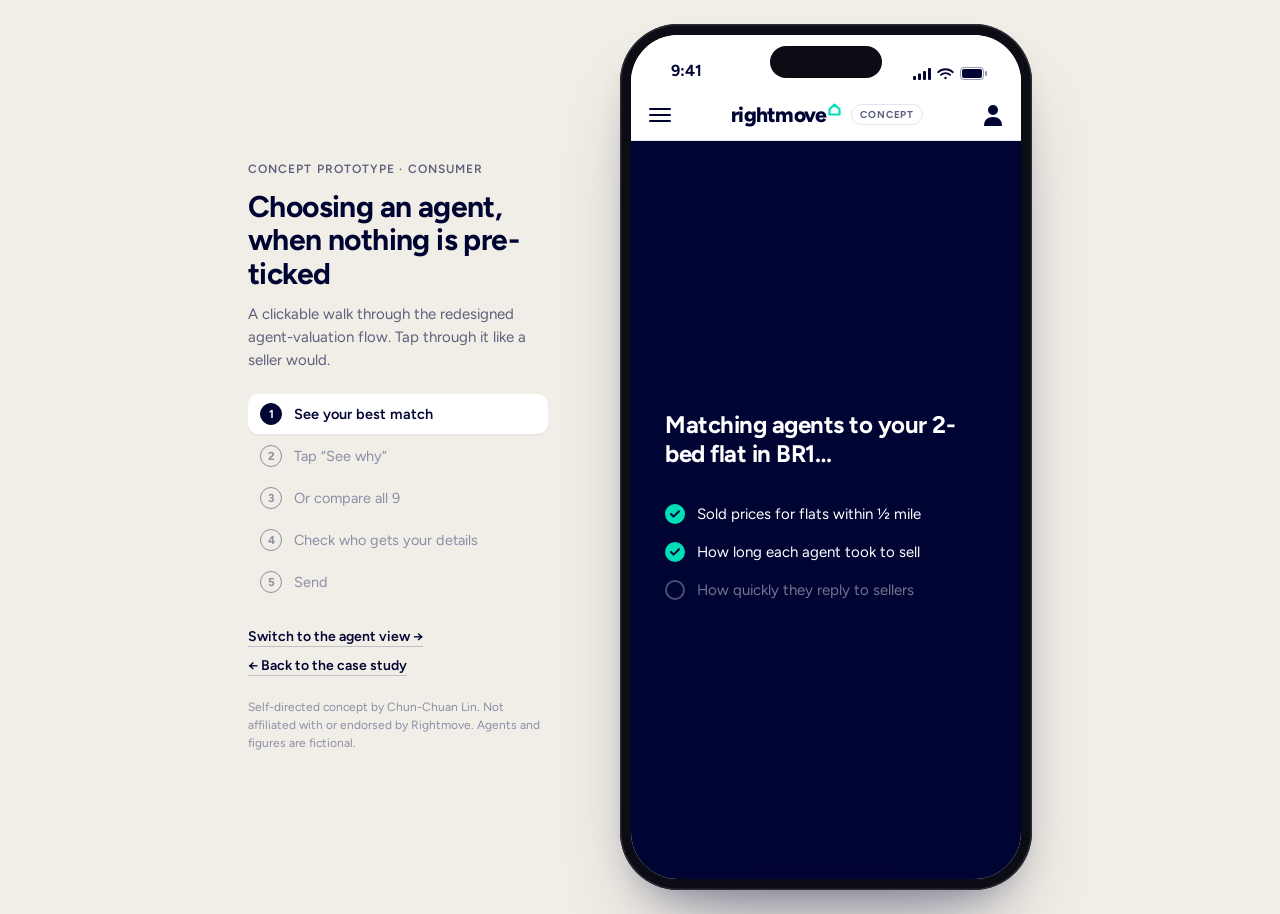
==== prototype/rightmove/index.html @ 01beffe1 "Rebuild Rightmove Partners case study around a clickable two-sided prototype Add coded seller and ag" ====
<!doctype html>
<html lang="en">
<head>
<meta charset="utf-8">
<meta name="viewport" content="width=device-width,initial-scale=1,viewport-fit=cover">
<meta name="robots" content="noindex,nofollow">
<title>Choosing an agent — concept prototype · Chun-Chuan Lin</title>
<link rel="preconnect" href="https://fonts.googleapis.com">
<link rel="preconnect" href="https://fonts.gstatic.com" crossorigin>
<link href="https://fonts.googleapis.com/css2?family=Figtree:wght@400;500;600;700;800&display=swap" rel="stylesheet">
<style>
:root{
  --navy:#000433; --navy-2:#1b2057; --mint:#00deb6; --mint-ink:#00806a; --mint-soft:#e2faf4;
  --bg:#f4f4f5; --card:#fff; --ink:#000433; --muted:#5d607c; --faint:#8b8ea6; --line:#e4e5ec;
  --tag:#eeeef4; --warn:#b4532f;
  --font:"Figtree",-apple-system,BlinkMacSystemFont,"Segoe UI",Arial,sans-serif;
  --ease:cubic-bezier(.2,.8,.2,1);
}
*{box-sizing:border-box;-webkit-tap-highlight-color:transparent}
html,body{height:100%}
body{margin:0;font-family:var(--font);color:var(--ink);background:#f1eee7;-webkit-font-smoothing:antialiased}
button{font:inherit;color:inherit;background:none;border:0;padding:0;cursor:pointer}
b,strong{font-weight:700}

/* ---------- stage (desktop) ---------- */
.stage{min-height:100%;display:flex;align-items:center;justify-content:center;gap:72px;padding:24px}
.note{width:300px;flex:none}
.note .eyebrow{font-size:12px;letter-spacing:.09em;text-transform:uppercase;color:var(--muted);font-weight:600}
.note h1{font-size:30px;line-height:1.12;margin:14px 0 12px;letter-spacing:-.02em}
.note p{font-size:15px;line-height:1.55;color:var(--muted);margin:0 0 22px}
.note ol{list-style:none;margin:0 0 26px;padding:0;display:flex;flex-direction:column;gap:2px}
.note li{display:flex;gap:12px;align-items:center;font-size:14.5px;color:var(--faint);padding:9px 12px;border-radius:10px;transition:background .3s,color .3s}
.note li i{font-style:normal;width:22px;height:22px;border-radius:50%;border:1.5px solid currentColor;display:grid;place-items:center;font-size:11.5px;font-weight:700;flex:none}
.note li.on{background:#fff;color:var(--ink);font-weight:600;box-shadow:0 1px 2px rgba(0,4,51,.06)}
.note li.on i{background:var(--navy);border-color:var(--navy);color:#fff}
.note li.done{color:var(--muted)}
.note li.done i{background:var(--mint);border-color:var(--mint);color:var(--navy)}
.note .links{display:flex;flex-direction:column;gap:10px;font-size:14px;font-weight:600}
.note .links a{color:var(--ink);text-decoration:none;border-bottom:1.5px solid rgba(0,4,51,.2);align-self:flex-start;padding-bottom:1px}
.note .links a:hover{border-color:var(--ink)}
.note .fine{font-size:12px;color:var(--faint);margin:22px 0 0;line-height:1.5;text-align:left}

.device{position:relative;flex:none;width:412px;height:866px;border-radius:58px;background:#0c0c14;padding:11px;
  box-shadow:0 0 0 1.5px #2b2b36 inset,0 50px 90px -40px rgba(0,4,51,.45),0 18px 36px -18px rgba(0,4,51,.3);transform-origin:center}
.island{pointer-events:none;position:absolute;top:22px;left:50%;transform:translateX(-50%);width:112px;height:32px;border-radius:20px;background:#0c0c14;z-index:30}
.screen{position:relative;width:390px;height:844px;border-radius:47px;overflow:hidden;overflow:clip;background:var(--bg);display:flex;flex-direction:column}
.statusbar{height:54px;flex:none;background:#fff;display:flex;align-items:flex-end;justify-content:space-between;padding:0 34px 9px 40px;font-weight:700;font-size:16px;letter-spacing:-.01em;z-index:5}
.statusbar .ic{display:flex;gap:6px;align-items:center}
.homebar{position:absolute;bottom:8px;left:50%;transform:translateX(-50%);width:134px;height:5px;border-radius:3px;background:var(--navy);opacity:.9;z-index:40;pointer-events:none}

/* ---------- app shell ---------- */
.topbar{height:52px;flex:none;background:#fff;display:flex;align-items:center;justify-content:space-between;padding:0 18px;border-bottom:1px solid var(--line);z-index:4}
.wordmark{display:flex;align-items:flex-start;gap:2px;font-weight:800;font-size:21px;letter-spacing:-.035em}
.wordmark svg{margin-top:1px}
.concept-pill{font-size:10px;font-weight:700;letter-spacing:.08em;text-transform:uppercase;color:var(--muted);border:1px solid var(--line);border-radius:20px;padding:3px 8px;margin-left:8px;align-self:center}
.views{position:relative;flex:1;min-height:0;overflow:hidden;overflow:clip}
.view{position:absolute;inset:0;overflow-y:auto;overscroll-behavior:contain;padding-bottom:28px;
  transform:translateX(100%);opacity:0;pointer-events:none;transition:transform .42s var(--ease),opacity .3s;scrollbar-width:none}
.view::-webkit-scrollbar{display:none}
.view.active{transform:none;opacity:1;pointer-events:auto}
.view.left{transform:translateX(-28%);opacity:0}

/* progress */
.steps{display:flex;gap:6px;margin-bottom:8px}
.steps span{flex:1;height:4px;border-radius:2px;background:rgba(255,255,255,.22)}
.steps span.on{background:var(--mint)}
.steps.light span{background:#dcdde6}
.steps.light span.on{background:var(--navy)}
.stepline{display:flex;justify-content:space-between;font-size:12.5px;font-weight:600;opacity:.8}

/* match view */
.hero{background:var(--navy);color:#fff;padding:18px 20px 76px;border-radius:0 0 26px 26px}
.hero h2{font-size:27px;line-height:1.12;letter-spacing:-.02em;margin:20px 0 10px;font-weight:700}
.hero h2 em{font-style:normal;color:var(--mint)}
.hero p{margin:0;font-size:14.5px;line-height:1.5;color:rgba(255,255,255,.78)}
.hero p b{color:#fff}
.basis{display:flex;gap:6px;flex-wrap:wrap;margin-top:14px}
.basis span{font-size:12px;font-weight:600;background:rgba(255,255,255,.1);border:1px solid rgba(255,255,255,.16);border-radius:20px;padding:5px 10px;display:flex;align-items:center;gap:5px}

.card{background:var(--card);border-radius:18px;margin:0 16px;box-shadow:0 1px 2px rgba(0,4,51,.05),0 10px 26px -14px rgba(0,4,51,.22)}
.match{margin-top:-58px;position:relative;overflow:hidden}
.match-tag{position:absolute;top:0;left:18px;background:var(--mint);color:var(--navy);font-size:11px;font-weight:800;letter-spacing:.07em;text-transform:uppercase;padding:5px 10px;border-radius:0 0 8px 8px}
.ahead{display:flex;align-items:center;gap:12px;padding:38px 18px 14px}
.tile{width:48px;height:48px;border-radius:12px;display:grid;place-items:center;color:#fff;font-weight:800;font-size:15px;letter-spacing:-.02em;flex:none}
.tile.serif{font-family:Georgia,"Times New Roman",serif;font-weight:700}
.tile.sm{width:40px;height:40px;border-radius:10px;font-size:13px}
.ahead .who{flex:1;min-width:0}
.ahead .who b{display:block;font-size:19px;letter-spacing:-.015em;line-height:1.2}
.ahead .who small{font-size:13px;color:var(--muted)}
.ring{position:relative;width:54px;height:54px;flex:none;display:grid;place-items:center;border-radius:50%}
.ring svg{position:absolute;inset:0;transform:rotate(-90deg)}
.ring b{font-size:18px;font-weight:800;letter-spacing:-.02em;position:relative}
.ring.sm{width:40px;height:40px}.ring.sm b{font-size:14px}
.ring.lg{width:84px;height:84px}.ring.lg b{font-size:29px}

.map{position:relative;margin:0 18px;border-radius:12px;overflow:hidden;height:148px;background:#eef0f3}
.map svg{display:block;width:100%;height:100%}
.map .cap{position:absolute;left:8px;bottom:8px;background:#fff;border-radius:8px;padding:6px 9px;font-size:12px;font-weight:600;box-shadow:0 2px 8px rgba(0,4,51,.14);display:flex;align-items:center;gap:6px}
.map .cap i{width:8px;height:8px;border-radius:50%;background:var(--navy);box-shadow:0 0 0 2px #fff,0 0 0 3px var(--navy)}
.pulse{animation:pulse 2.2s ease-out infinite;transform-origin:163px 76px}
@keyframes pulse{0%{transform:scale(.6);opacity:.7}100%{transform:scale(2.3);opacity:0}}

.trio{display:grid;grid-template-columns:repeat(3,1fr);padding:14px 10px 4px}
.trio div{padding:0 8px;border-left:1px solid var(--line)}
.trio div:first-child{border-left:0}
.trio b{display:block;font-size:21px;letter-spacing:-.02em;font-weight:800}
.trio b small{font-size:12.5px;font-weight:700;margin-left:2px}
.trio span{display:block;font-size:11.5px;line-height:1.3;color:var(--muted);margin-top:2px}
.actions{display:flex;gap:10px;padding:14px 18px 18px}
.btn{height:50px;border-radius:12px;font-weight:700;font-size:15.5px;display:flex;align-items:center;justify-content:center;gap:8px;padding:0 18px;transition:background .2s,transform .15s,box-shadow .2s,color .2s}
.btn:active{transform:scale(.98)}
.btn.primary{background:var(--mint);color:var(--navy);flex:1}
.btn.ghost{box-shadow:0 0 0 1.5px var(--navy) inset}
.btn.chosen{background:var(--navy);color:#fff}
.btn[disabled]{background:#e4e5ec;color:#9b9db3;cursor:default}

.sponsored{margin-top:14px;padding:14px 16px 16px;box-shadow:0 0 0 1px var(--line) inset}
.sp-label{display:flex;align-items:center;gap:8px;font-size:12px;color:var(--muted);margin-bottom:12px}
.sp-tag{font-size:10.5px;font-weight:800;letter-spacing:.08em;text-transform:uppercase;color:var(--ink);background:var(--tag);border-radius:5px;padding:3px 7px;flex:none}
.sp-row{display:flex;align-items:center;gap:12px}
.sp-row .who{flex:1;min-width:0}
.sp-row .who b{display:block;font-size:16px;letter-spacing:-.01em}
.sp-row .who small{font-size:12.5px;color:var(--muted)}
.pick{width:30px;height:30px;border-radius:8px;box-shadow:0 0 0 2px var(--navy) inset;display:grid;place-items:center;flex:none;transition:background .18s}
.pick svg{opacity:0;transform:scale(.5);transition:.2s var(--ease)}
.pick[aria-pressed="true"]{background:var(--navy)}
.pick[aria-pressed="true"] svg{opacity:1;transform:none}

.linkrow{display:flex;align-items:center;justify-content:space-between;width:calc(100% - 32px);margin:14px 16px 0;padding:16px 18px;background:#fff;border-radius:14px;font-weight:700;font-size:15px;box-shadow:0 0 0 1px var(--line) inset}
.linkrow small{display:block;font-weight:500;font-size:12.5px;color:var(--muted);margin-top:2px;text-align:left}
.fine{font-size:11.5px;color:var(--faint);text-align:center;margin:18px 28px 0;line-height:1.5}

/* loading */
.loading{position:absolute;inset:0;background:var(--navy);color:#fff;z-index:3;display:flex;flex-direction:column;justify-content:center;padding:0 34px;transition:opacity .5s,visibility .5s}
.loading.gone{opacity:0;visibility:hidden}
.loading h3{font-size:24px;line-height:1.2;letter-spacing:-.02em;margin:0 0 26px}
.loading li{list-style:none;display:flex;align-items:center;gap:12px;font-size:15px;padding:9px 0;color:rgba(255,255,255,.45);transition:color .3s}
.loading ul{margin:0;padding:0}
.loading li i{width:20px;height:20px;border-radius:50%;border:2px solid rgba(255,255,255,.3);display:grid;place-items:center;flex:none;transition:.3s}
.loading li i svg{opacity:0}
.loading li.ok{color:#fff}
.loading li.ok i{background:var(--mint);border-color:var(--mint)}
.loading li.ok i svg{opacity:1}

/* compare view */
.pad{padding:16px 16px 0}
.back{display:inline-flex;align-items:center;gap:4px;font-size:14px;font-weight:600;color:var(--muted);padding:4px 0}
.pad h2{font-size:25px;letter-spacing:-.02em;margin:10px 0 4px;line-height:1.15}
.pad .sub{font-size:13.5px;color:var(--muted);margin:0}
.chips{display:flex;gap:8px;overflow-x:auto;padding:14px 16px 12px;scrollbar-width:none}
.chips::-webkit-scrollbar{display:none}
.chip{flex:none;height:36px;padding:0 14px;border-radius:20px;font-size:13.5px;font-weight:600;background:#fff;box-shadow:0 0 0 1px var(--line) inset;transition:.2s}
.chip.on{background:var(--navy);color:#fff;box-shadow:none}
.list{margin:0 16px;background:#fff;border-radius:16px;overflow:hidden;box-shadow:0 1px 2px rgba(0,4,51,.05)}
.row{display:grid;grid-template-columns:20px 40px 1fr auto auto;column-gap:10px;align-items:center;padding:13px 14px;border-top:1px solid var(--line);position:relative;background:#fff;cursor:pointer}
.row:first-child{border-top:0}
.row .rank{font-size:13px;font-weight:700;color:var(--faint);text-align:center}
.row .name b{display:block;font-size:15.5px;letter-spacing:-.01em;line-height:1.25}
.row .name small{font-size:12px;color:var(--muted)}
.row .metrics{grid-column:3 / -1;display:flex;gap:6px;margin-top:8px;flex-wrap:wrap}
.row .metrics span{font-size:11.5px;color:var(--muted);background:var(--bg);border-radius:6px;padding:3px 7px;white-space:nowrap;transition:.25s}
.row .metrics span.hot{background:var(--mint-soft);color:var(--mint-ink);font-weight:700}
.row.sp{background:#fafafc}
.row.sp .rank{font-size:9.5px;letter-spacing:.04em;text-transform:uppercase;color:var(--ink);font-weight:800}
.row .spnote{grid-column:3 / -1;font-size:11.5px;color:var(--muted);margin-top:6px}
.row .spnote b{color:var(--ink)}
.row.sel::before{content:"";position:absolute;left:0;top:0;bottom:0;width:3px;background:var(--mint)}

/* dock */
.dock{flex:none;background:#fff;border-top:1px solid var(--line);padding:11px 16px 26px;z-index:6;transition:transform .35s var(--ease)}
.dock.hide{transform:translateY(110%);position:absolute;bottom:0;left:0;right:0}
.dock .status{display:flex;align-items:center;gap:8px;font-size:12.5px;color:var(--muted);margin-bottom:9px;min-height:22px}
.dock .stack{display:flex}
.dock .stack .tile{width:22px;height:22px;border-radius:6px;font-size:0;margin-left:-5px;box-shadow:0 0 0 2px #fff}
.dock .stack .tile:first-child{margin-left:0}
.dock .btn{width:100%}

/* sheet */
.scrim{position:absolute;inset:0;background:rgba(0,4,51,.45);opacity:0;pointer-events:none;transition:opacity .3s;z-index:10}
.scrim.on{opacity:1;pointer-events:auto}
.sheet{position:absolute;left:0;right:0;bottom:0;max-height:88%;background:#fff;border-radius:24px 24px 0 0;z-index:11;transform:translateY(105%);visibility:hidden;transition:transform .45s var(--ease),visibility 0s .45s;overflow-y:auto;padding:10px 20px 34px;scrollbar-width:none}
.sheet::-webkit-scrollbar{display:none}
.sheet.on{transform:none;visibility:visible;transition:transform .45s var(--ease),visibility 0s}
.grab{width:38px;height:4px;border-radius:2px;background:#d5d6e0;margin:0 auto 16px}
.sh-head{display:flex;align-items:center;gap:14px}
.sh-head .who{flex:1}
.sh-head .who small{font-size:12px;font-weight:700;letter-spacing:.07em;text-transform:uppercase;color:var(--muted)}
.sh-head .who b{display:block;font-size:22px;letter-spacing:-.02em;line-height:1.2;margin-top:2px}
.sh-basis{font-size:13.5px;line-height:1.5;color:var(--muted);margin:14px 0 18px;padding:11px 13px;background:var(--bg);border-radius:10px}
.sh-basis b{color:var(--ink)}
.part{padding:13px 0;border-top:1px solid var(--line)}
.part .top{display:flex;justify-content:space-between;align-items:baseline;font-size:15px;font-weight:700}
.part .top span{font-size:13px;font-weight:700;color:var(--muted)}
.part .top span b{color:var(--ink);font-size:15px}
.part .bar{height:6px;border-radius:3px;background:var(--line);margin:9px 0 7px;overflow:hidden}
.part .bar i{display:block;height:100%;border-radius:3px;background:var(--mint);width:0;transition:width .8s var(--ease) .15s}
.part p{margin:0;font-size:13px;color:var(--muted);line-height:1.45}
.never{border-top:1px solid var(--line);padding-top:14px;margin-top:2px}
.never h4{margin:0 0 9px;font-size:12px;letter-spacing:.07em;text-transform:uppercase;color:var(--muted)}
.never div{display:flex;gap:7px;flex-wrap:wrap}
.never span{font-size:12.5px;font-weight:600;color:var(--muted);box-shadow:0 0 0 1px var(--line) inset;border-radius:20px;padding:5px 10px;display:flex;align-items:center;gap:6px}
.src{font-size:12px;color:var(--faint);line-height:1.5;margin:14px 0 16px}
.sheet .btn{width:100%}

/* details */
.sendto{margin:16px 16px 0;padding:14px 16px;background:#fff;border-radius:16px;box-shadow:0 0 0 1px var(--line) inset}
.sendto h4{margin:0 0 10px;font-size:12px;letter-spacing:.07em;text-transform:uppercase;color:var(--muted);display:flex;justify-content:space-between}
.sendto h4 button{font-size:13px;font-weight:700;text-transform:none;letter-spacing:0;color:var(--ink);text-decoration:underline;text-underline-offset:3px}
.sendto .a{display:flex;align-items:center;gap:10px;padding:6px 0;font-size:15px;font-weight:700}
.sendto .a small{margin-left:auto;font-weight:500;font-size:12.5px;color:var(--muted)}
.form{margin:14px 16px 0}
.field{margin-bottom:12px}
.field label{display:block;font-size:13px;font-weight:600;margin-bottom:6px}
.field .in{height:50px;border-radius:10px;background:#fff;box-shadow:0 0 0 1.5px #c9cbd9 inset;display:flex;align-items:center;padding:0 14px;font-size:15.5px}
.two{display:grid;grid-template-columns:1fr 1fr;gap:10px}
.seg{display:flex;gap:8px}
.seg button{flex:1;height:44px;border-radius:10px;font-size:14px;font-weight:600;background:#fff;box-shadow:0 0 0 1.5px #c9cbd9 inset;transition:.2s}
.seg button.on{background:var(--navy);color:#fff;box-shadow:none}
.consent{margin:6px 16px 0;padding:14px 14px 14px 46px;position:relative;background:var(--mint-soft);border-radius:14px;font-size:13.5px;line-height:1.5}
.consent svg{position:absolute;left:14px;top:15px}
.consent b{display:block;margin-bottom:2px}
.consent span{color:#27566a}

/* sent */
.sent{padding:38px 22px 0;text-align:center}
.tick{width:76px;height:76px;border-radius:50%;background:var(--mint);margin:0 auto 20px;display:grid;place-items:center;transform:scale(.4);opacity:0;transition:.5s var(--ease) .15s}
.view.active .tick{transform:none;opacity:1}
.tick path{stroke-dasharray:40;stroke-dashoffset:40;transition:stroke-dashoffset .45s ease .5s}
.view.active .tick path{stroke-dashoffset:0}
.sent h2{font-size:26px;letter-spacing:-.02em;line-height:1.15;margin:0 0 8px}
.sent > p{font-size:14.5px;color:var(--muted);margin:0 0 20px;line-height:1.5}
.box{background:#fff;border-radius:16px;text-align:left;padding:6px 16px;box-shadow:0 0 0 1px var(--line) inset}
.box .a{display:flex;align-items:center;gap:12px;padding:11px 0;border-top:1px solid var(--line)}
.box .a:first-child{border-top:0}
.box .a b{display:block;font-size:15.5px}
.box .a small{font-size:12.5px;color:var(--muted)}
.box .a em{margin-left:auto;font-style:normal;font-size:11.5px;font-weight:700;color:var(--mint-ink);background:var(--mint-soft);border-radius:20px;padding:4px 9px;white-space:nowrap}
.notsent{margin-top:12px;font-size:13.5px;line-height:1.5;text-align:left;padding:13px 14px;border-radius:14px;background:var(--navy);color:rgba(255,255,255,.8)}
.notsent b{color:#fff}
.next{text-align:left;margin-top:20px}
.next h4{font-size:12px;letter-spacing:.07em;text-transform:uppercase;color:var(--muted);margin:0 0 12px}
.next ol{list-style:none;margin:0;padding:0}
.next li{position:relative;padding:0 0 16px 28px;font-size:14px;line-height:1.45;color:var(--muted)}
.next li b{display:block;color:var(--ink);font-size:14.5px}
.next li::before{content:"";position:absolute;left:5px;top:5px;width:9px;height:9px;border-radius:50%;background:#fff;box-shadow:0 0 0 2px var(--navy)}
.next li:first-child::before{background:var(--navy)}
.next li::after{content:"";position:absolute;left:9px;top:18px;bottom:-2px;width:1.5px;background:#cfd0dc}
.next li:last-child::after{display:none}
.restart{margin:6px auto 0;font-size:14px;font-weight:700;text-decoration:underline;text-underline-offset:3px;padding:10px}

.toast{position:absolute;left:16px;right:16px;bottom:118px;background:var(--navy);color:#fff;font-size:13.5px;line-height:1.4;padding:12px 14px;border-radius:12px;z-index:9;opacity:0;transform:translateY(10px);pointer-events:none;transition:.3s var(--ease)}
.toast.on{opacity:1;transform:none}

/* tap ripple (demo recording + touch feedback) */
.tap{position:fixed;width:44px;height:44px;margin:-22px 0 0 -22px;border-radius:50%;background:rgba(0,4,51,.22);box-shadow:0 0 0 2px rgba(255,255,255,.7);pointer-events:none;z-index:99;animation:tap .55s ease-out forwards}
@keyframes tap{0%{transform:scale(.5);opacity:1}100%{transform:scale(1.25);opacity:0}}

/* ---------- real phones: drop the frame ---------- */
@media (max-width:760px){
  body{background:var(--bg)}
  .stage{display:block;padding:0;height:100%}
  .note,.island,.statusbar,.homebar{display:none}
  .device{width:100%;height:100%;border-radius:0;padding:0;box-shadow:none;background:none;transform:none!important}
  .screen{width:100%;height:100%;border-radius:0}
  .dock{padding-bottom:max(16px,env(safe-area-inset-bottom))}
}
/* ---------- simplified layer ---------- */
.hero{padding-bottom:72px}
.hero h2{margin:14px 0 8px}
.map{height:122px}
.card.match{margin-top:-58px}
.hero p{font-size:15px}
.ahead{padding:34px 18px 12px}
.ahead .who small{font-size:13.5px}
.why{list-style:none;margin:0;padding:14px 18px 2px;display:flex;flex-direction:column;gap:11px}
.why li{display:flex;align-items:center;gap:11px;font-size:16px}
.why svg{flex:none}
.scorerow{display:flex;justify-content:space-between;align-items:center;width:calc(100% - 36px);margin:11px 18px 0;padding:11px 0 0;border-top:1px solid var(--line);font-size:14.5px;color:var(--muted)}
.scorerow b{color:var(--ink);font-size:18px;font-weight:800;margin-left:5px}
.scorerow small{font-size:12.5px}
.scorerow .see{display:flex;align-items:center;gap:7px;font-weight:700;color:var(--ink)}
.actions{padding:12px 18px 16px}
.card.sponsored{display:flex;align-items:center;gap:12px;width:calc(100% - 32px);text-align:left;margin:10px 16px 0;padding:11px 16px;box-shadow:0 0 0 1px var(--line) inset;color:var(--muted)}
.card.sponsored .who{flex:1;min-width:0;color:var(--ink)}
.card.sponsored .who b{display:block;font-size:15.5px}
.card.sponsored .who small,.row .name small{display:flex;align-items:center;gap:7px;font-size:12.5px;color:var(--muted);margin-top:3px;flex-wrap:wrap}
.mini{width:38px;height:38px;border-radius:50%;display:grid;place-items:center;font-weight:800;font-size:14px;color:var(--ink);box-shadow:0 0 0 3px var(--mint) inset;flex:none}
.linkrow{padding:15px 18px;margin-top:10px}
.row .name small{white-space:nowrap;flex-wrap:nowrap}
.row{grid-template-columns:20px 40px 1fr auto auto;padding:14px 14px}
.row .name small{gap:4px}
.row .name small .hot{color:var(--mint-ink);font-weight:700}
.part{padding:14px 0 15px}
.part .top{display:block;font-size:12px;font-weight:700;letter-spacing:.07em;text-transform:uppercase;color:var(--muted)}
.part p{font-size:16px;color:var(--ink);margin:4px 0 0}
.part .bar{margin:10px 0 0}
.never{display:flex;align-items:center;gap:10px;border-top:0;margin:4px 0 0;padding:13px 14px;background:var(--mint-soft);border-radius:12px;font-size:14.5px;font-weight:600;color:#0b4d42}
.never svg{flex:none}
.src{margin:12px 0 16px}
.sh-basis{margin:16px 0 4px}
.sh-head{padding-bottom:6px}
.sendto .a{padding:5px 0}
.box .a em{background:var(--mint-soft)}
.restart{margin-top:18px}
/* capture mode: just the 390x844 screen */
body.bare{background:var(--bg)}
body.bare .stage{display:block;padding:0;height:auto;min-height:0}
body.bare .note,body.bare .island{display:none}
body.bare .device{width:390px;height:844px;border-radius:0;padding:0;box-shadow:none;background:none;transform:none!important;margin:0!important}
body.bare .screen{width:390px;height:844px;border-radius:0}
body.bare .statusbar{display:flex}
body.bare .homebar{display:block}
body.bare .dock{padding-bottom:26px}
@media (prefers-reduced-motion:reduce){*{transition-duration:.01ms!important;animation:none!important}}
</style>
</head>
<body>
<div class="stage">
  <aside class="note">
    <div class="eyebrow">Concept prototype · Consumer</div>
    <h1>Choosing an agent, when nothing is pre-ticked</h1>
    <p>A clickable walk through the redesigned agent-valuation flow. Tap through it like a seller would.</p>
    <ol id="guide">
      <li data-step="match"><i>1</i>See your best match</li>
      <li data-step="sheet"><i>2</i>Tap “See why”</li>
      <li data-step="compare"><i>3</i>Or compare all 9</li>
      <li data-step="details"><i>4</i>Check who gets your details</li>
      <li data-step="sent"><i>5</i>Send</li>
    </ol>
    <div class="links">
      <a href="agent.html">Switch to the agent view →</a>
      <a href="../../work/rightmove-partners.html">← Back to the case study</a>
    </div>
    <p class="fine">Self-directed concept by Chun-Chuan Lin. Not affiliated with or endorsed by Rightmove. Agents and figures are fictional.</p>
  </aside>

  <div class="device" id="device">
    <div class="island"></div>
    <div class="screen" id="screen">
      <div class="statusbar"><span>9:41</span>
        <span class="ic">
          <svg width="18" height="12" viewBox="0 0 18 12"><rect x="0" y="8" width="3" height="4" rx="1" fill="#000433"/><rect x="5" y="5.5" width="3" height="6.5" rx="1" fill="#000433"/><rect x="10" y="3" width="3" height="9" rx="1" fill="#000433"/><rect x="15" y="0" width="3" height="12" rx="1" fill="#000433"/></svg>
          <svg width="17" height="12" viewBox="0 0 17 12" fill="none" stroke="#000433" stroke-width="1.8" stroke-linecap="round"><path d="M1.2 4.2a10.5 10.5 0 0 1 14.6 0M3.9 6.9a6.6 6.6 0 0 1 9.2 0"/><circle cx="8.5" cy="10" r="1.2" fill="#000433" stroke="none"/></svg>
          <svg width="27" height="13" viewBox="0 0 27 13"><rect x=".5" y=".5" width="23" height="12" rx="3.5" fill="none" stroke="#000433" opacity=".4"/><rect x="2" y="2" width="20" height="9" rx="2" fill="#000433"/><rect x="25" y="4" width="2" height="5" rx="1" fill="#000433" opacity=".4"/></svg>
        </span>
      </div>
      <div class="topbar">
        <svg width="22" height="16" viewBox="0 0 22 16" stroke="#000433" stroke-width="2" stroke-linecap="round"><path d="M1 2h20M1 8h20M1 14h20"/></svg>
        <div class="wordmark">rightmove<svg width="13" height="13" viewBox="0 0 13 13" fill="none" stroke="#00deb6" stroke-width="2.2" stroke-linejoin="round"><path d="M1.5 6.2 6.5 1.6l5 4.6v5.3h-10z"/></svg><span class="concept-pill">Concept</span></div>
        <svg width="20" height="22" viewBox="0 0 20 22" fill="#000433"><circle cx="10" cy="6" r="5"/><path d="M1 22c0-6 3.5-9 9-9s9 3 9 9z"/></svg>
      </div>

      <div class="views">
        <section class="view active" data-view="match" id="v-match"></section>
        <section class="view" data-view="compare" id="v-compare"></section>
        <section class="view" data-view="details" id="v-details"></section>
        <section class="view" data-view="sent" id="v-sent"></section>
        <div class="loading" id="loading">
          <h3>Matching agents to your 2-bed flat in BR1…</h3>
          <ul>
            <li><i><svg width="10" height="8" viewBox="0 0 10 8" fill="none" stroke="#000433" stroke-width="2" stroke-linecap="round" stroke-linejoin="round"><path d="M1 4l2.6 2.6L9 1.2"/></svg></i>Sold prices for flats within ½ mile</li>
            <li><i><svg width="10" height="8" viewBox="0 0 10 8" fill="none" stroke="#000433" stroke-width="2" stroke-linecap="round" stroke-linejoin="round"><path d="M1 4l2.6 2.6L9 1.2"/></svg></i>How long each agent took to sell</li>
            <li><i><svg width="10" height="8" viewBox="0 0 10 8" fill="none" stroke="#000433" stroke-width="2" stroke-linecap="round" stroke-linejoin="round"><path d="M1 4l2.6 2.6L9 1.2"/></svg></i>How quickly they reply to sellers</li>
          </ul>
        </div>
        <div class="toast" id="toast"></div>
      </div>

      <div class="dock" id="dock"></div>
      <div class="scrim" id="scrim"></div>
      <div class="sheet" id="sheet"></div>
      <div class="homebar"></div>
    </div>
  </div>
</div>

<script>
const $=(s,r=document)=>r.querySelector(s), $$=(s,r=document)=>[...r.querySelectorAll(s)];
const AREA='BR1', TOTAL=9;
const AGENTS=[
  {id:'em',name:'Elm & Mason',branch:'Bromley',ini:'E&M',color:'#3d5a45',serif:1,pct:98,days:27,hrs:2,sold:14},
  {id:'hr',name:'Harlow Reed',branch:'Bromley',ini:'HR',color:'#b4532f',pct:97,days:31,hrs:3,sold:11},
  {id:'pf',name:'Pennyfield',branch:'Beckenham',ini:'Pf',color:'#2f4a86',serif:1,pct:95,days:29,hrs:5,sold:9},
  {id:'kc',name:'Kestrel & Co',branch:'Bromley',ini:'K',color:'#23232e',pct:96,days:42,hrs:4,sold:12},
  {id:'tw',name:'Tallow & Wren',branch:'Beckenham',ini:'T&W',color:'#5b2a4e',serif:1,pct:94,days:45,hrs:3,sold:8,sponsored:1},
  {id:'qe',name:'Quill Estates',branch:'Bromley',ini:'Q',color:'#1f6f5c',serif:1,pct:92,days:36,hrs:9,sold:7},
  {id:'jr',name:'Juniper Row',branch:'Bickley',ini:'JR',color:'#7a2433',pct:93,days:44,hrs:6,sold:6},
  {id:'al',name:'Abbot Lane',branch:'Shortlands',ini:'AL',color:'#6a6430',pct:91,days:47,hrs:8,sold:5},
  {id:'mf',name:'Marsh & Field',branch:'Bromley',ini:'M&F',color:'#4a4f63',serif:1,pct:89,days:52,hrs:12,sold:4},
];
AGENTS.forEach(a=>{
  a.acc=Math.round(45-(100-a.pct)*1.3); a.spd=Math.round(30-(a.days-20)*0.4); a.rsp=Math.round(25-3.5*Math.log2(a.hrs));
  a.score=a.acc+a.spd+a.rsp;
});
const byId=id=>AGENTS.find(a=>a.id===id);
const SORTS={
  score:{label:'Best match',cmp:(a,b)=>b.score-a.score},
  days:{label:'Fastest sale',cmp:(a,b)=>a.days-b.days||b.score-a.score},
  pct:{label:'Best price',cmp:(a,b)=>b.pct-a.pct||b.score-a.score},
};
const state={view:'match',sort:'score',chosen:new Set(),sheet:null,contact:'Phone',seen:new Set(['match'])};
const ranked=()=>[...AGENTS].sort(SORTS[state.sort].cmp);
const best=()=>[...AGENTS].sort(SORTS.score.cmp)[0];

const tile=(a,cls='')=>`<span class="tile ${cls} ${a.serif?'serif':''}" style="background:${a.color}">${a.ini.replace('&','&amp;')}</span>`;
const ring=(v,cls='')=>{const s=cls==='lg'?84:cls==='sm'?40:54,w=cls==='lg'?6:4,r=(s-w)/2,c=2*Math.PI*r;
  return `<span class="ring ${cls}"><svg width="${s}" height="${s}"><circle cx="${s/2}" cy="${s/2}" r="${r}" fill="none" stroke="#e4e5ec" stroke-width="${w}"/><circle cx="${s/2}" cy="${s/2}" r="${r}" fill="none" stroke="#00deb6" stroke-width="${w}" stroke-linecap="round" stroke-dasharray="${c}" stroke-dashoffset="${c*(1-v/100)}"/></svg><b>${v}</b></span>`};
const CHECK='<svg width="14" height="11" viewBox="0 0 14 11" fill="none" stroke="#fff" stroke-width="2.4" stroke-linecap="round" stroke-linejoin="round"><path d="M1.5 5.5 5 9l7.5-7.5"/></svg>';
const ARROW='<svg width="16" height="12" viewBox="0 0 16 12" fill="none" stroke="currentColor" stroke-width="2" stroke-linecap="round" stroke-linejoin="round"><path d="M1 6h13M9.5 1.5 14 6l-4.500 4.500"/></svg>';
const pick=a=>`<button class="pick" data-toggle="${a.id}" aria-pressed="${state.chosen.has(a.id)}" aria-label="Choose ${a.name}">${CHECK}</button>`;
const esc=s=>s.replace(/&/g,'&amp;');

const MAP=`<svg viewBox="0 0 326 148" preserveAspectRatio="xMidYMid slice">
<rect width="326" height="148" fill="#eceef2"/>
<path d="M-10 100C36 80 80 92 106 122l-8 40H-10z" fill="#d3f0e5"/><path d="M238-10h110v52c-42 10-82-4-110-52z" fill="#d3f0e5"/>
<g stroke="#fff" stroke-linecap="round" fill="none">
<path d="M-10 52C70 40 150 70 340 58" stroke-width="11"/><path d="M120-10c8 60 30 110 50 170" stroke-width="9"/>
<path d="M-10 118 110 96l120 24 110-16" stroke-width="6"/><path d="m40-10 30 170" stroke-width="5"/>
<path d="m214-10 12 70 34 100" stroke-width="6"/><path d="m286 30 14 130" stroke-width="4"/><path d="M-10 20 120 14" stroke-width="4"/><path d="m170 90 170-8" stroke-width="4"/>
<path d="M76 54 96 100" stroke-width="3.500"/><path d="m236 62 60-6" stroke-width="3.500"/>
</g>
<path d="M-10 142C90 112 200 22 340 10" stroke="#c4c7d3" stroke-width="2.500" stroke-dasharray="7 5" fill="none"/>
<text x="232" y="20" font-size="8" font-weight="600" fill="#6fae99" letter-spacing=".04em">QUEENS MEAD</text>
<text x="22" y="47" font-size="7.500" font-weight="600" fill="#9fa3b6" letter-spacing=".04em" transform="rotate(-6 22 47)">HIGH STREET</text>
<circle cx="163" cy="76" r="60" fill="rgba(0,222,182,.09)" stroke="#00a88a" stroke-dasharray="3 4"/>
<g fill="#000433" stroke="#fff" stroke-width="2">
${[[128,40],[150,30],[186,34],[205,52],[214,84],[196,112],[170,126],[140,120],[118,98],[112,68],[145,60],[184,68],[178,100],[146,94]].map(([x,y])=>`<circle cx="${x}" cy="${y}" r="5"/>`).join('')}
</g>
<circle class="pulse" cx="163" cy="76" r="8" fill="#00deb6"/>
<circle cx="163" cy="76" r="8" fill="#00deb6" stroke="#000433" stroke-width="2.500"/>
<path d="m159 77 4-4 4 4v4h-8z" fill="#000433"/>
</svg>`;

const TICK='<svg width="20" height="20" viewBox="0 0 20 20"><circle cx="10" cy="10" r="10" fill="#e2faf4"/><path d="M5.800 10.300 8.800 13.200 14.300 7.200" fill="none" stroke="#00806a" stroke-width="2.200" stroke-linecap="round" stroke-linejoin="round"/></svg>';
const CHEV='<svg width="8" height="13" viewBox="0 0 8 13" fill="none" stroke="currentColor" stroke-width="2" stroke-linecap="round" stroke-linejoin="round"><path d="m1.500 1.500 5 5-5 5"/></svg>';
const BACK='<svg width="8" height="13" viewBox="0 0 8 13" fill="none" stroke="currentColor" stroke-width="2" stroke-linecap="round" stroke-linejoin="round"><path d="M6.500 1.500 1.500 6.500l5 5"/></svg>';
const spRank=()=>[...AGENTS].sort(SORTS.score.cmp).indexOf(AGENTS.find(x=>x.sponsored))+1;

function renderMatch(){
  const a=best(), sp=AGENTS.find(x=>x.sponsored);
  $('#v-match').innerHTML=`
  <div class="hero">
    <div class="steps"><span class="on"></span><span class="on"></span><span></span></div>
    <div class="stepline"><span>Choose your agent</span><span>2 of 3</span></div>
    <h2>Your best match in <em>${AREA}</em></h2>
    <p>Picked on how agents really sold flats like yours — never on who paid.</p>
  </div>
  <article class="card match">
    <span class="match-tag">Best match</span>
    <div class="ahead">${tile(a)}<div class="who"><b>${esc(a.name)}</b><small>Estate agent · ${a.branch}</small></div></div>
    <div class="map">${MAP}<div class="cap"><i></i>${a.sold} flats like yours sold nearby</div></div>
    <ul class="why">
      <li>${TICK}<span>Gets <b>${a.pct}%</b> of the price they quote</span></li>
      <li>${TICK}<span>Sells in about <b>${a.days} days</b></span></li>
    </ul>
    <button class="scorerow" data-sheet="${a.id}"><span>Quality score <b>${a.score}</b><small>/100</small></span><span class="see">See why ${CHEV}</span></button>
    <div class="actions"><button class="btn primary" data-choose="${a.id}">Choose ${esc(a.name)}</button></div>
  </article>
  <button class="card sponsored" data-sheet="${sp.id}">${tile(sp,'sm')}<span class="who"><b>${esc(sp.name)}</b><small><span class="sp-tag">Sponsored</span>Paid to appear here</small></span><span class="mini">${sp.score}</span>${CHEV}</button>
  <button class="linkrow" data-go="compare"><span>Compare all ${TOTAL} agents</span>${ARROW}</button>
  <p class="fine">Concept prototype by Chun-Chuan Lin — not affiliated with Rightmove. Agents and figures are fictional.</p>`;
}

function renderCompare(){
  const list=ranked(), sp=AGENTS.find(x=>x.sponsored), hot=state.sort;
  const facts=a=>`<small><span class="${hot==='days'?'hot':''}">${a.days} days</span> · <span class="${hot==='pct'?'hot':''}">${a.pct}% of price</span></small>`;
  const row=(a,i,spSlot)=>`<div class="row ${spSlot?'sp':''} ${state.chosen.has(a.id)?'sel':''}" data-key="${spSlot?'sp-':''}${a.id}" data-sheet="${a.id}">
    <span class="rank">${spSlot?'Ad':i+1}</span>${tile(a,'sm')}
    <span class="name"><b>${esc(a.name)}</b>${spSlot?`<small><span class="sp-tag">Sponsored</span>ranks #${spRank()}</small>`:facts(a)}</span>
    <span class="mini">${a.score}</span>${pick(a)}
  </div>`;
  $('#v-compare').innerHTML=`
  <div class="pad"><button class="back" data-go="match">${BACK}Best match</button>
    <h2>Compare ${TOTAL} agents</h2><p class="sub">Days to sell · share of quoted price · score out of 100.</p></div>
  <div class="chips">${Object.entries(SORTS).map(([k,s])=>`<button class="chip ${k===state.sort?'on':''}" data-sort="${k}">${s.label}</button>`).join('')}</div>
  <div class="list" id="list">${row(sp,0,true)}${list.map((a,i)=>row(a,i)).join('')}</div>
  <p class="fine">Concept prototype. Agents and figures are fictional.</p>`;
}

function renderDetails(){
  const ch=[...state.chosen].map(byId), n=ch.length;
  $('#v-details').innerHTML=`
  <div class="pad"><button class="back" data-go="back">${BACK}Agents</button>
    <div class="steps light" style="margin-top:12px"><span class="on"></span><span class="on"></span><span class="on"></span></div>
    <div class="stepline" style="color:var(--muted)"><span>Your details</span><span>3 of 3</span></div>
    <h2 style="margin-top:14px">Where should ${n===1?'they':'they'} reach you?</h2></div>
  <div class="sendto"><h4>Sending to<button data-go="compare">Change</button></h4>
    ${ch.map(a=>`<div class="a">${tile(a,'sm')}${esc(a.name)}</div>`).join('')}</div>
  <div class="form">
    <div class="two"><div class="field"><label>First name</label><div class="in">Alex</div></div><div class="field"><label>Last name</label><div class="in">Morgan</div></div></div>
    <div class="field"><label>Email</label><div class="in">alex.morgan@example.com</div></div>
    <div class="field"><label>Phone</label><div class="in">07700 900123</div></div>
  </div>
  <div class="consent"><svg width="20" height="22" viewBox="0 0 20 22" fill="none" stroke="#000433" stroke-width="2" stroke-linejoin="round"><rect x="2" y="9" width="16" height="11" rx="2.500"/><path d="M5.500 9V6.500a4.500 4.500 0 0 1 9 0V9"/></svg>
    <b>Only ${n===1?esc(ch[0].name)+' gets':'these '+n+' agents get'} your details.</b><span>No other agent in ${AREA} will see them.</span></div>`;
}

function renderSent(){
  const ch=[...state.chosen].map(byId), n=ch.length;
  $('#v-sent').innerHTML=`<div class="sent">
    <div class="tick"><svg width="34" height="26" viewBox="0 0 34 26" fill="none" stroke="#000433" stroke-width="4" stroke-linecap="round" stroke-linejoin="round"><path d="M3 13.500 12 22.500 31 3.500"/></svg></div>
    <h2>Sent to ${n===1?esc(ch[0].name):'the '+n+' agents you chose'}</h2>
    <p>${n===1?'They’ll':'Each one will'} call or email to book your valuation.</p>
    <div class="box">${ch.map(a=>`<div class="a">${tile(a,'sm')}<span><b>${esc(a.name)}</b><small>Usually replies within ${a.hrs} hours</small></span><em>Sent</em></div>`).join('')}</div>
    <div class="notsent"><b>No other agent has your details.</b> You can add one later if you change your mind.</div>
    <button class="restart" data-restart>Restart the prototype</button></div>`;
}

function renderDock(){
  const d=$('#dock'), n=state.chosen.size, ch=[...state.chosen].map(byId);
  d.classList.toggle('hide',state.view==='sent'||state.view==='match');
  if(state.view==='details') d.innerHTML=`<button class="btn primary" data-go="sent">Send to ${n===1?esc(ch[0].name):n+' agents'}</button>`;
  else if(state.view==='compare') d.innerHTML=`<button class="btn primary" data-go="details" ${n?'':'disabled'}>${n?'Continue with '+n+' agent'+(n>1?'s':''):'Pick up to 3 agents'}</button>`;
}

function renderSheet(id){
  const a=byId(id), on=state.chosen.has(id), fromMatch=state.view==='match';
  const part=(t,desc,w)=>`<div class="part"><div class="top">${t}</div><p>${desc}</p><div class="bar"><i data-w="${w}"></i></div></div>`;
  $('#sheet').innerHTML=`<div class="grab"></div>
    <div class="sh-head">${tile(a)}<div class="who"><small>Quality score</small><b>${esc(a.name)}</b></div>${ring(a.score,'lg')}</div>
    ${a.sponsored?`<p class="sh-basis"><b>Sponsored.</b> Paid to appear first — on performance it ranks #${spRank()} of ${TOTAL}.</p>`:''}
    ${part('Price',`Gets <b>${a.pct}%</b> of the price they first quote`,a.acc/45*100)}
    ${part('Speed',`Sells in about <b>${a.days} days</b>`,a.spd/30*100)}
    ${part('Replies',`Answers new sellers in about <b>${a.hrs} hours</b>`,a.rsp/25*100)}
    <p class="never"><svg width="18" height="20" viewBox="0 0 20 22" fill="none" stroke="#0b4d42" stroke-width="2.200" stroke-linejoin="round"><rect x="2" y="9" width="16" height="11" rx="2.500"/><path d="M5.500 9V6.500a4.500 4.500 0 0 1 9 0V9"/></svg>Paying to advertise never changes this score.</p>
    <p class="src">Based on ${a.sold} flats sold near you in the last 12 months.</p>
    ${fromMatch?`<button class="btn primary" data-choose="${id}">Choose ${esc(a.name)}</button>`:`<button class="btn ${on?'ghost':'primary'}" data-toggle="${id}" data-close>${on?'Remove '+esc(a.name):'Add '+esc(a.name)}</button>`}`;
}
function openSheet(id){state.sheet=id;renderSheet(id);$('#scrim').classList.add('on');$('#sheet').classList.add('on');$('#sheet').scrollTop=0;
  requestAnimationFrame(()=>requestAnimationFrame(()=>$$('#sheet .bar i').forEach(i=>i.style.width=i.dataset.w+'%')));mark('sheet');}
function closeSheet(){state.sheet=null;$('#scrim').classList.remove('on');$('#sheet').classList.remove('on');}

const ORDER=['match','compare','details','sent'];
let prevView='match';
function go(v){
  if(v==='back') v=prevView==='compare'?'compare':'match';
  if(v===state.view) return;
  if(v==='details'||v==='sent'){ if(!state.chosen.size) return; }
  const from=state.view; if(v==='details') prevView=from;
  state.view=v; render();
  $$('.view').forEach(el=>{const k=el.dataset.view;el.classList.toggle('active',k===v);el.classList.toggle('left',k!==v&&ORDER.indexOf(k)<ORDER.indexOf(v));});
  $(`#v-${v}`).scrollTop=0; mark(v);
}
function mark(step){state.seen.add(step);const cur=state.sheet?'sheet':state.view;
  $$('#guide li').forEach(li=>{const s=li.dataset.step;li.classList.toggle('on',s===cur);li.classList.toggle('done',s!==cur&&state.seen.has(s));});}
function toast(msg){const t=$('#toast');t.textContent=msg;t.classList.add('on');clearTimeout(toast.t);toast.t=setTimeout(()=>t.classList.remove('on'),2600);}
function toggle(id){
  if(state.chosen.has(id)) state.chosen.delete(id);
  else if(state.chosen.size>=3){toast('Up to 3 — so every agent you pick knows you’re serious.');return;}
  else state.chosen.add(id);
  render();
}
function flip(fn){
  const before=new Map($$('#list .row').map(r=>[r.dataset.key,r.getBoundingClientRect().top]));
  fn();
  $$('#list .row').forEach(r=>{const b=before.get(r.dataset.key);if(b==null)return;const d=(b-r.getBoundingClientRect().top)/(r.currentCSSZoom||1);if(!d)return;
    r.style.transition='none';r.style.transform=`translateY(${d}px)`;r.style.zIndex=d>0?2:1;
    requestAnimationFrame(()=>{r.style.transition='transform .5s cubic-bezier(.2,.8,.2,1)';r.style.transform='';});});
}
function render(){
  const st=$('#v-compare').scrollTop, sm=$('#v-match').scrollTop;
  renderMatch();renderCompare();renderDock();
  if(state.view==='details')renderDetails(); if(state.view==='sent')renderSent();
  $('#v-compare').scrollTop=st;$('#v-match').scrollTop=sm;
}

document.addEventListener('click',e=>{
  const t=e.target.closest('[data-toggle],[data-choose],[data-sheet],[data-go],[data-sort],[data-restart],#scrim');
  if(!t) return;
  if(t.id==='scrim'){closeSheet();mark(state.view);return;}
  if(t.dataset.choose){state.chosen=new Set([t.dataset.choose]);closeSheet();go('details');return;}
  if(t.dataset.toggle){e.stopPropagation();toggle(t.dataset.toggle);if(t.hasAttribute('data-close')){closeSheet();mark(state.view);}return;}
  if(t.dataset.sheet){openSheet(t.dataset.sheet);return;}
  if(t.dataset.sort){flip(()=>{state.sort=t.dataset.sort;renderCompare();});return;}
  if(t.hasAttribute('data-restart')){state.chosen.clear();state.sort='score';state.seen=new Set();go('match');return;}
  if(t.dataset.go&&!t.disabled){go(t.dataset.go);}
});
document.addEventListener('pointerdown',e=>{if(!e.target.closest('#screen'))return;const d=document.createElement('span');d.className='tap';d.style.left=e.clientX+'px';d.style.top=e.clientY+'px';document.body.appendChild(d);setTimeout(()=>d.remove(),600);});

// fit the device to short viewports
if(new URLSearchParams(location.search).has('bare'))document.body.classList.add('bare');
function fit(){const d=$('#device');if(innerWidth<=760||document.body.classList.contains('bare')){d.style.transform='';return;}const s=Math.min(1,(innerHeight-32)/866);d.style.transform=s<1?`scale(${s})`:'';d.style.margin=s<1?`${-(866*(1-s))/2}px ${-(412*(1-s))/2}px`:'';}
addEventListener('resize',fit);fit();

render();mark('match');
// matching moment
const q=new URLSearchParams(location.search), L=$('#loading');
if(q.has('skip')) L.classList.add('gone');
else{ $$('li',L).forEach((li,i)=>setTimeout(()=>li.classList.add('ok'),450+i*480)); setTimeout(()=>L.classList.add('gone'),2100); }
</script>
</body>
</html>
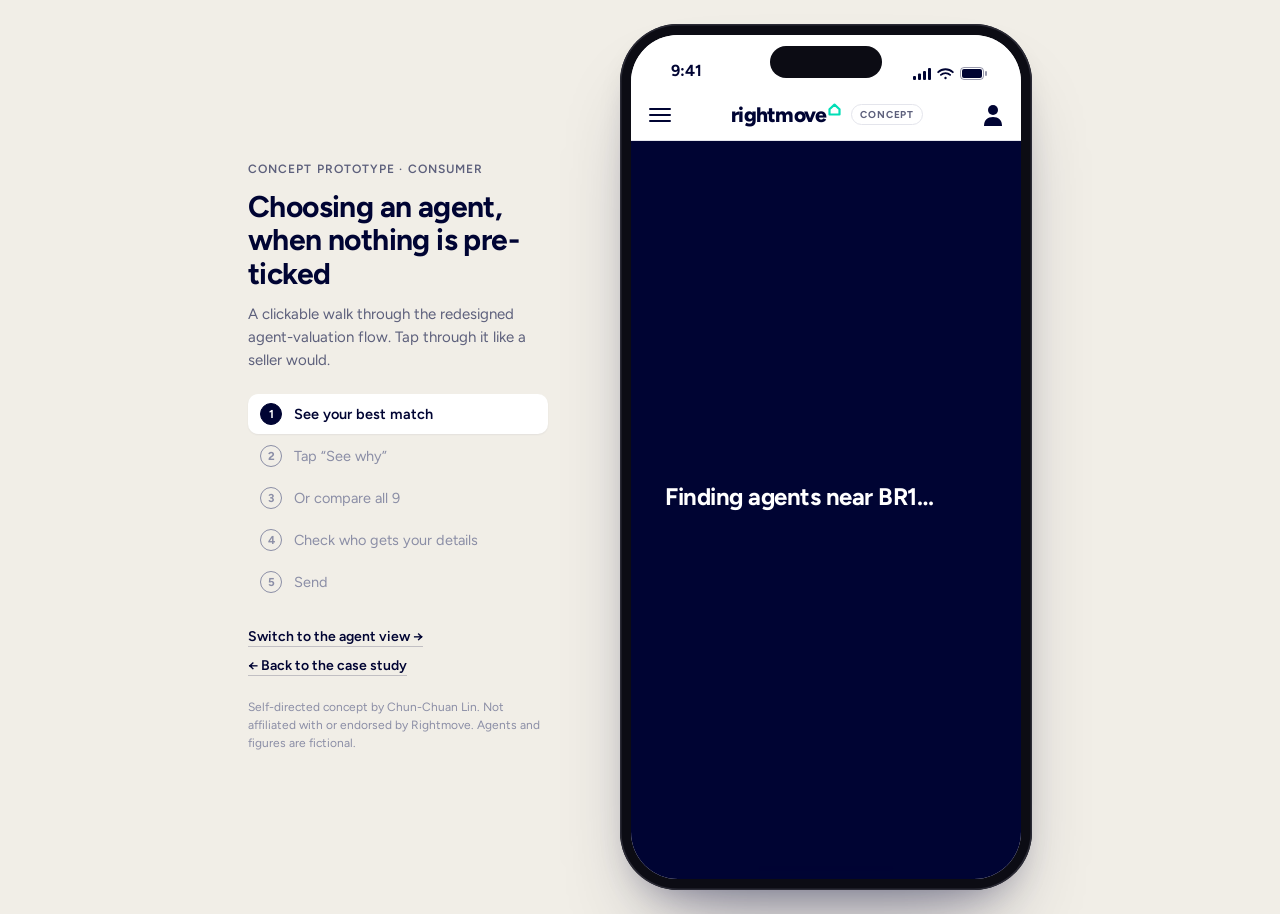
==== commit 09d09f4c: "Strip explanatory copy from the Rightmove prototype UI Keep on-screen copy to what a seller or agent" ====
--- a/prototype/rightmove/index.html
+++ b/prototype/rightmove/index.html
@@ -356,12 +356,7 @@
         <section class="view" data-view="details" id="v-details"></section>
         <section class="view" data-view="sent" id="v-sent"></section>
         <div class="loading" id="loading">
-          <h3>Matching agents to your 2-bed flat in BR1…</h3>
-          <ul>
-            <li><i><svg width="10" height="8" viewBox="0 0 10 8" fill="none" stroke="#000433" stroke-width="2" stroke-linecap="round" stroke-linejoin="round"><path d="M1 4l2.6 2.6L9 1.2"/></svg></i>Sold prices for flats within ½ mile</li>
-            <li><i><svg width="10" height="8" viewBox="0 0 10 8" fill="none" stroke="#000433" stroke-width="2" stroke-linecap="round" stroke-linejoin="round"><path d="M1 4l2.6 2.6L9 1.2"/></svg></i>How long each agent took to sell</li>
-            <li><i><svg width="10" height="8" viewBox="0 0 10 8" fill="none" stroke="#000433" stroke-width="2" stroke-linecap="round" stroke-linejoin="round"><path d="M1 4l2.6 2.6L9 1.2"/></svg></i>How quickly they reply to sellers</li>
-          </ul>
+          <h3>Finding agents near BR1…</h3>
         </div>
         <div class="toast" id="toast"></div>
       </div>
@@ -443,7 +438,6 @@
     <div class="steps"><span class="on"></span><span class="on"></span><span></span></div>
     <div class="stepline"><span>Choose your agent</span><span>2 of 3</span></div>
     <h2>Your best match in <em>${AREA}</em></h2>
-    <p>Picked on how agents really sold flats like yours — never on who paid.</p>
   </div>
   <article class="card match">
     <span class="match-tag">Best match</span>
@@ -456,7 +450,7 @@
     <button class="scorerow" data-sheet="${a.id}"><span>Quality score <b>${a.score}</b><small>/100</small></span><span class="see">See why ${CHEV}</span></button>
     <div class="actions"><button class="btn primary" data-choose="${a.id}">Choose ${esc(a.name)}</button></div>
   </article>
-  <button class="card sponsored" data-sheet="${sp.id}">${tile(sp,'sm')}<span class="who"><b>${esc(sp.name)}</b><small><span class="sp-tag">Sponsored</span>Paid to appear here</small></span><span class="mini">${sp.score}</span>${CHEV}</button>
+  <button class="card sponsored" data-sheet="${sp.id}">${tile(sp,'sm')}<span class="who"><b>${esc(sp.name)}</b><small><span class="sp-tag">Sponsored</span></small></span><span class="mini">${sp.score}</span>${CHEV}</button>
   <button class="linkrow" data-go="compare"><span>Compare all ${TOTAL} agents</span>${ARROW}</button>
   <p class="fine">Concept prototype by Chun-Chuan Lin — not affiliated with Rightmove. Agents and figures are fictional.</p>`;
 }
@@ -471,7 +465,7 @@
   </div>`;
   $('#v-compare').innerHTML=`
   <div class="pad"><button class="back" data-go="match">${BACK}Best match</button>
-    <h2>Compare ${TOTAL} agents</h2><p class="sub">Days to sell · share of quoted price · score out of 100.</p></div>
+    <h2>Compare ${TOTAL} agents</h2><p class="sub">2-bed flats near ${AREA}</p></div>
   <div class="chips">${Object.entries(SORTS).map(([k,s])=>`<button class="chip ${k===state.sort?'on':''}" data-sort="${k}">${s.label}</button>`).join('')}</div>
   <div class="list" id="list">${row(sp,0,true)}${list.map((a,i)=>row(a,i)).join('')}</div>
   <p class="fine">Concept prototype. Agents and figures are fictional.</p>`;
@@ -492,7 +486,7 @@
     <div class="field"><label>Phone</label><div class="in">07700 900123</div></div>
   </div>
   <div class="consent"><svg width="20" height="22" viewBox="0 0 20 22" fill="none" stroke="#000433" stroke-width="2" stroke-linejoin="round"><rect x="2" y="9" width="16" height="11" rx="2.500"/><path d="M5.500 9V6.500a4.500 4.500 0 0 1 9 0V9"/></svg>
-    <b>Only ${n===1?esc(ch[0].name)+' gets':'these '+n+' agents get'} your details.</b><span>No other agent in ${AREA} will see them.</span></div>`;
+    <b>Only ${n===1?esc(ch[0].name)+' gets':'these '+n+' agents get'} your details.</b></div>`;
 }
 
 function renderSent(){
@@ -502,7 +496,6 @@
     <h2>Sent to ${n===1?esc(ch[0].name):'the '+n+' agents you chose'}</h2>
     <p>${n===1?'They’ll':'Each one will'} call or email to book your valuation.</p>
     <div class="box">${ch.map(a=>`<div class="a">${tile(a,'sm')}<span><b>${esc(a.name)}</b><small>Usually replies within ${a.hrs} hours</small></span><em>Sent</em></div>`).join('')}</div>
-    <div class="notsent"><b>No other agent has your details.</b> You can add one later if you change your mind.</div>
     <button class="restart" data-restart>Restart the prototype</button></div>`;
 }
 
@@ -518,12 +511,11 @@
   const part=(t,desc,w)=>`<div class="part"><div class="top">${t}</div><p>${desc}</p><div class="bar"><i data-w="${w}"></i></div></div>`;
   $('#sheet').innerHTML=`<div class="grab"></div>
     <div class="sh-head">${tile(a)}<div class="who"><small>Quality score</small><b>${esc(a.name)}</b></div>${ring(a.score,'lg')}</div>
-    ${a.sponsored?`<p class="sh-basis"><b>Sponsored.</b> Paid to appear first — on performance it ranks #${spRank()} of ${TOTAL}.</p>`:''}
+    ${a.sponsored?`<p class="sh-basis"><span class="sp-tag">Sponsored</span> Ranks #${spRank()} of ${TOTAL} on performance</p>`:''}
     ${part('Price',`Gets <b>${a.pct}%</b> of the price they first quote`,a.acc/45*100)}
     ${part('Speed',`Sells in about <b>${a.days} days</b>`,a.spd/30*100)}
     ${part('Replies',`Answers new sellers in about <b>${a.hrs} hours</b>`,a.rsp/25*100)}
-    <p class="never"><svg width="18" height="20" viewBox="0 0 20 22" fill="none" stroke="#0b4d42" stroke-width="2.200" stroke-linejoin="round"><rect x="2" y="9" width="16" height="11" rx="2.500"/><path d="M5.500 9V6.500a4.500 4.500 0 0 1 9 0V9"/></svg>Paying to advertise never changes this score.</p>
-    <p class="src">Based on ${a.sold} flats sold near you in the last 12 months.</p>
+    <p class="src">From ${a.sold} flats sold near you in the last 12 months.</p>
     ${fromMatch?`<button class="btn primary" data-choose="${id}">Choose ${esc(a.name)}</button>`:`<button class="btn ${on?'ghost':'primary'}" data-toggle="${id}" data-close>${on?'Remove '+esc(a.name):'Add '+esc(a.name)}</button>`}`;
 }
 function openSheet(id){state.sheet=id;renderSheet(id);$('#scrim').classList.add('on');$('#sheet').classList.add('on');$('#sheet').scrollTop=0;
@@ -546,7 +538,7 @@
 function toast(msg){const t=$('#toast');t.textContent=msg;t.classList.add('on');clearTimeout(toast.t);toast.t=setTimeout(()=>t.classList.remove('on'),2600);}
 function toggle(id){
   if(state.chosen.has(id)) state.chosen.delete(id);
-  else if(state.chosen.size>=3){toast('Up to 3 — so every agent you pick knows you’re serious.');return;}
+  else if(state.chosen.size>=3){toast('You can choose up to 3 agents.');return;}
   else state.chosen.add(id);
   render();
 }
